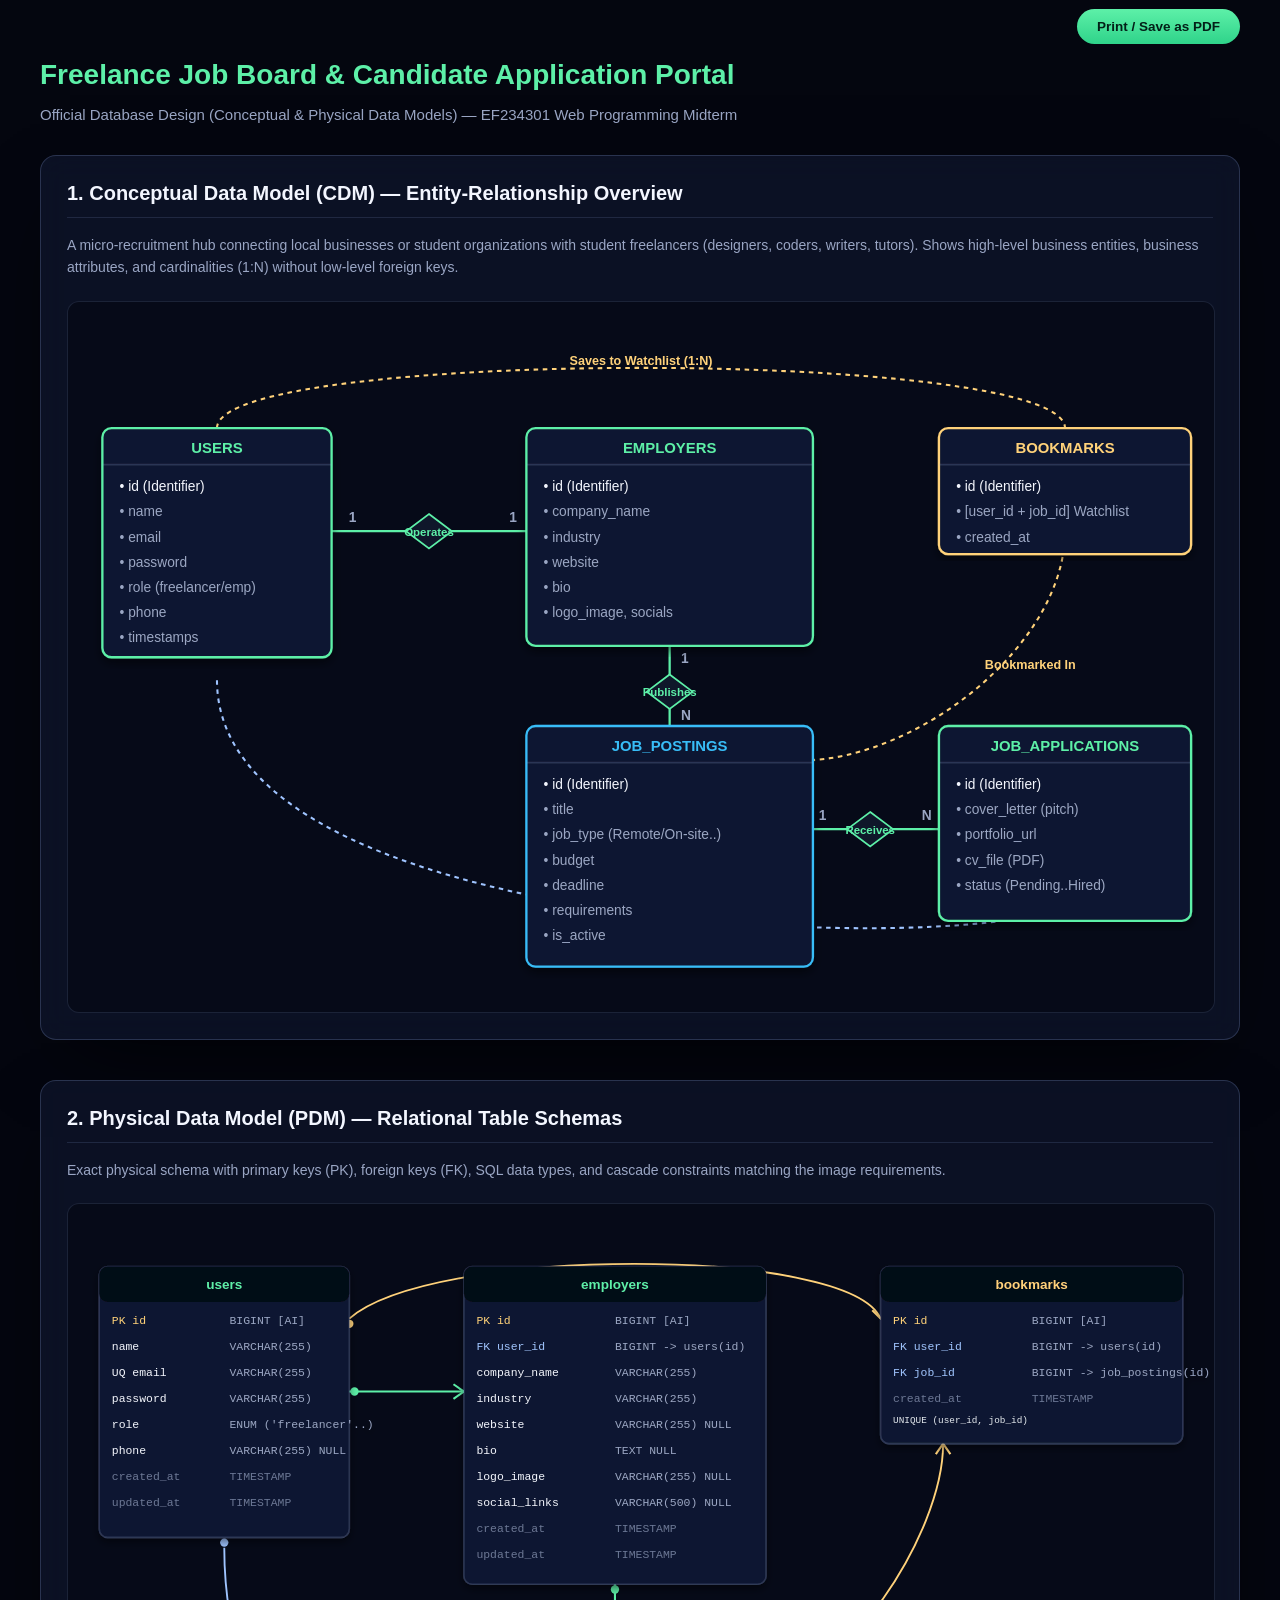
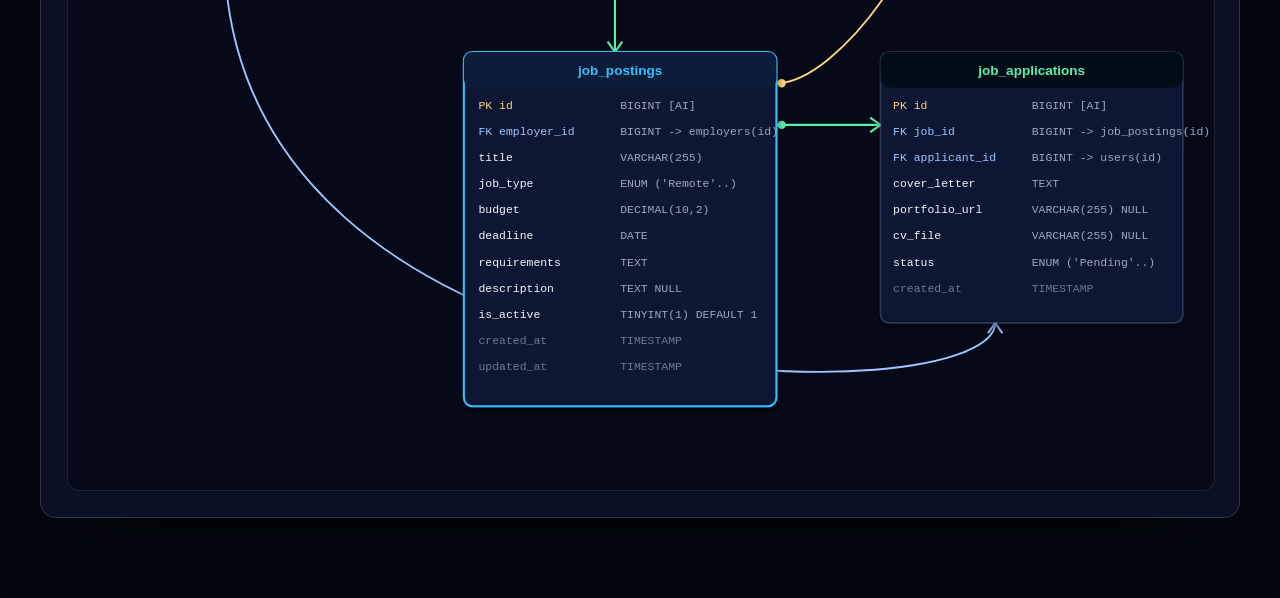
==== Midterm/public/database-diagrams.html @ d4b01c2f "feat(midterm): complete Freelance Job Board & Candidate Application Portal with models, 8 features, " ====
<!DOCTYPE html>
<html lang="en">
<head>
  <meta charset="UTF-8">
  <title>Database Architecture & Diagrams — Freelance Job Board & Candidate Portal</title>
  <style>
    body { font-family: -apple-system, BlinkMacSystemFont, "Segoe UI", Roboto, Helvetica, Arial, sans-serif; background: #04060f; color: #f3f6ff; margin: 0; padding: 40px; }
    .container { max-width: 1200px; margin: 0 auto; }
    h1 { font-size: 28px; margin-bottom: 8px; color: #5df0a8; }
    p.subtitle { color: #9aa6c4; font-size: 15px; margin-bottom: 32px; }
    .card { background: rgba(16,24,48,.65); border: 1px solid rgba(150,175,230,.22); border-radius: 16px; padding: 26px; margin-bottom: 40px; box-shadow: 0 30px 80px -30px rgba(0,0,0,.75); backdrop-filter: blur(14px); }
    h2 { font-size: 20px; color: #f3f6ff; margin-top: 0; margin-bottom: 16px; border-bottom: 1px solid rgba(150,175,230,.15); padding-bottom: 12px; }
    .desc { font-size: 14px; color: #9aa6c4; margin-bottom: 22px; line-height: 1.6; }
    svg { width: 100%; height: auto; display: block; border-radius: 12px; background: #060a18; border: 1px solid rgba(150,175,230,.15); }
    .btn-print { background: linear-gradient(180deg,#5df0a8,#2fd38a); color: #032018; font-weight: 700; border: none; padding: 10px 20px; border-radius: 999px; cursor: pointer; float: right; margin-top: -50px; font-size: 13.5px; }
    .btn-print:hover { opacity: .9; }
  </style>
</head>
<body>
  <div class="container">
    <button class="btn-print" onclick="window.print()">Print / Save as PDF</button>
    <h1>Freelance Job Board &amp; Candidate Application Portal</h1>
    <p class="subtitle">Official Database Design (Conceptual &amp; Physical Data Models) — EF234301 Web Programming Midterm</p>

    <!-- 1. CDM DIAGRAM -->
    <div class="card">
      <h2>1. Conceptual Data Model (CDM) — Entity-Relationship Overview</h2>
      <div class="desc">
        A micro-recruitment hub connecting local businesses or student organizations with student freelancers (designers, coders, writers, tutors).
        Shows high-level business entities, business attributes, and cardinalities (1:N) without low-level foreign keys.
      </div>

      <svg viewBox="0 0 1000 620" xmlns="http://www.w3.org/2000/svg">
        <defs>
          <filter id="shadow" x="-5%" y="-5%" width="110%" height="110%">
            <feDropShadow dx="0" dy="4" stdDeviation="4" flood-color="#000000" flood-opacity="0.5"/>
          </filter>
        </defs>

        <!-- USERS to EMPLOYERS -->
        <path d="M 230 200 L 400 200" stroke="#5df0a8" stroke-width="2" fill="none" />
        <polygon points="315,185 335,200 315,215 295,200" fill="#0f172a" stroke="#5df0a8" stroke-width="1.5" />
        <text x="315" y="204" fill="#5df0a8" font-size="10" font-weight="bold" text-anchor="middle">Operates</text>
        <text x="245" y="192" fill="#9aa6c4" font-size="12" font-weight="bold">1</text>
        <text x="385" y="192" fill="#9aa6c4" font-size="12" font-weight="bold">1</text>

        <!-- EMPLOYERS to JOB_POSTINGS -->
        <path d="M 525 300 L 525 370" stroke="#5df0a8" stroke-width="2" fill="none" />
        <polygon points="525,325 545,340 525,355 505,340" fill="#0f172a" stroke="#5df0a8" stroke-width="1.5" />
        <text x="525" y="344" fill="#5df0a8" font-size="10" font-weight="bold" text-anchor="middle">Publishes</text>
        <text x="535" y="315" fill="#9aa6c4" font-size="12" font-weight="bold">1</text>
        <text x="535" y="365" fill="#9aa6c4" font-size="12" font-weight="bold">N</text>

        <!-- JOB_POSTINGS to JOB_APPLICATIONS -->
        <path d="M 640 460 L 760 460" stroke="#5df0a8" stroke-width="2" fill="none" />
        <polygon points="700,445 720,460 700,475 680,460" fill="#0f172a" stroke="#5df0a8" stroke-width="1.5" />
        <text x="700" y="464" fill="#5df0a8" font-size="10" font-weight="bold" text-anchor="middle">Receives</text>
        <text x="655" y="452" fill="#9aa6c4" font-size="12" font-weight="bold">1</text>
        <text x="745" y="452" fill="#9aa6c4" font-size="12" font-weight="bold">N</text>

        <!-- USERS to JOB_APPLICATIONS -->
        <path d="M 130 330 C 130 570, 870 570, 870 520" stroke="#9fc4ff" stroke-width="1.8" stroke-dasharray="4" fill="none" />
        <text x="500" y="560" fill="#9fc4ff" font-size="11" font-weight="bold" text-anchor="middle">Submits Pitch &amp; CV (1:N)</text>

        <!-- USERS to BOOKMARKS -->
        <path d="M 130 110 C 130 40, 870 40, 870 110" stroke="#ffd27a" stroke-width="1.8" stroke-dasharray="4" fill="none" />
        <text x="500" y="55" fill="#ffd27a" font-size="11" font-weight="bold" text-anchor="middle">Saves to Watchlist (1:N)</text>

        <!-- JOB_POSTINGS to BOOKMARKS -->
        <path d="M 640 400 C 740 400, 870 300, 870 200" stroke="#ffd27a" stroke-width="1.8" stroke-dasharray="4" fill="none" />
        <text x="800" y="320" fill="#ffd27a" font-size="11" font-weight="bold">Bookmarked In</text>

        <!-- Entity: USERS -->
        <g transform="translate(30, 110)" filter="url(#shadow)">
          <rect width="200" height="200" rx="8" fill="#101830" stroke="#5df0a8" stroke-width="2"/>
          <path d="M 0 32 L 200 32" stroke="rgba(150,175,230,.2)" stroke-width="1.5"/>
          <text x="100" y="22" fill="#5df0a8" font-weight="bold" font-size="13" text-anchor="middle">USERS</text>
          <text x="15" y="55" fill="#f3f6ff" font-size="12">• id (Identifier)</text>
          <text x="15" y="77" fill="#9aa6c4" font-size="12">• name</text>
          <text x="15" y="99" fill="#9aa6c4" font-size="12">• email</text>
          <text x="15" y="121" fill="#9aa6c4" font-size="12">• password</text>
          <text x="15" y="143" fill="#9aa6c4" font-size="12">• role (freelancer/emp)</text>
          <text x="15" y="165" fill="#9aa6c4" font-size="12">• phone</text>
          <text x="15" y="187" fill="#9aa6c4" font-size="12">• timestamps</text>
        </g>

        <!-- Entity: EMPLOYERS -->
        <g transform="translate(400, 110)" filter="url(#shadow)">
          <rect width="250" height="190" rx="8" fill="#101830" stroke="#5df0a8" stroke-width="2"/>
          <path d="M 0 32 L 250 32" stroke="rgba(150,175,230,.2)" stroke-width="1.5"/>
          <text x="125" y="22" fill="#5df0a8" font-weight="bold" font-size="13" text-anchor="middle">EMPLOYERS</text>
          <text x="15" y="55" fill="#f3f6ff" font-size="12">• id (Identifier)</text>
          <text x="15" y="77" fill="#9aa6c4" font-size="12">• company_name</text>
          <text x="15" y="99" fill="#9aa6c4" font-size="12">• industry</text>
          <text x="15" y="121" fill="#9aa6c4" font-size="12">• website</text>
          <text x="15" y="143" fill="#9aa6c4" font-size="12">• bio</text>
          <text x="15" y="165" fill="#9aa6c4" font-size="12">• logo_image, socials</text>
        </g>

        <!-- Entity: JOB_POSTINGS -->
        <g transform="translate(400, 370)" filter="url(#shadow)">
          <rect width="250" height="210" rx="8" fill="#101830" stroke="#38bdf8" stroke-width="2"/>
          <path d="M 0 32 L 250 32" stroke="rgba(150,175,230,.2)" stroke-width="1.5"/>
          <text x="125" y="22" fill="#38bdf8" font-weight="bold" font-size="13" text-anchor="middle">JOB_POSTINGS</text>
          <text x="15" y="55" fill="#f3f6ff" font-size="12">• id (Identifier)</text>
          <text x="15" y="77" fill="#9aa6c4" font-size="12">• title</text>
          <text x="15" y="99" fill="#9aa6c4" font-size="12">• job_type (Remote/On-site..)</text>
          <text x="15" y="121" fill="#9aa6c4" font-size="12">• budget</text>
          <text x="15" y="143" fill="#9aa6c4" font-size="12">• deadline</text>
          <text x="15" y="165" fill="#9aa6c4" font-size="12">• requirements</text>
          <text x="15" y="187" fill="#9aa6c4" font-size="12">• is_active</text>
        </g>

        <!-- Entity: BOOKMARKS -->
        <g transform="translate(760, 110)" filter="url(#shadow)">
          <rect width="220" height="110" rx="8" fill="#101830" stroke="#ffd27a" stroke-width="2"/>
          <path d="M 0 32 L 220 32" stroke="rgba(150,175,230,.2)" stroke-width="1.5"/>
          <text x="110" y="22" fill="#ffd27a" font-weight="bold" font-size="13" text-anchor="middle">BOOKMARKS</text>
          <text x="15" y="55" fill="#f3f6ff" font-size="12">• id (Identifier)</text>
          <text x="15" y="77" fill="#9aa6c4" font-size="12">• [user_id + job_id] Watchlist</text>
          <text x="15" y="99" fill="#9aa6c4" font-size="12">• created_at</text>
        </g>

        <!-- Entity: JOB_APPLICATIONS -->
        <g transform="translate(760, 370)" filter="url(#shadow)">
          <rect width="220" height="170" rx="8" fill="#101830" stroke="#5df0a8" stroke-width="2"/>
          <path d="M 0 32 L 220 32" stroke="rgba(150,175,230,.2)" stroke-width="1.5"/>
          <text x="110" y="22" fill="#5df0a8" font-weight="bold" font-size="13" text-anchor="middle">JOB_APPLICATIONS</text>
          <text x="15" y="55" fill="#f3f6ff" font-size="12">• id (Identifier)</text>
          <text x="15" y="77" fill="#9aa6c4" font-size="12">• cover_letter (pitch)</text>
          <text x="15" y="99" fill="#9aa6c4" font-size="12">• portfolio_url</text>
          <text x="15" y="121" fill="#9aa6c4" font-size="12">• cv_file (PDF)</text>
          <text x="15" y="143" fill="#9aa6c4" font-size="12">• status (Pending..Hired)</text>
        </g>
      </svg>
    </div>

    <!-- 2. PDM DIAGRAM -->
    <div class="card">
      <h2>2. Physical Data Model (PDM) — Relational Table Schemas</h2>
      <div class="desc">
        Exact physical schema with primary keys (PK), foreign keys (FK), SQL data types, and cascade constraints matching the image requirements.
      </div>

      <svg viewBox="0 0 1100 850" xmlns="http://www.w3.org/2000/svg">
        <!-- Relationship Lines -->
        <!-- users.id -> employers.user_id -->
        <path d="M 270 180 L 380 180" stroke="#5df0a8" stroke-width="2" fill="none" />
        <circle cx="275" cy="180" r="4" fill="#5df0a8" />
        <path d="M 370 173 L 380 180 L 370 187" stroke="#5df0a8" stroke-width="2" fill="none"/>

        <!-- employers.id -> job_postings.employer_id -->
        <path d="M 525 365 L 525 430" stroke="#5df0a8" stroke-width="2" fill="none" />
        <circle cx="525" cy="370" r="4" fill="#5df0a8" />
        <path d="M 518 420 L 525 430 L 532 420" stroke="#5df0a8" stroke-width="2" fill="none"/>

        <!-- job_postings.id -> job_applications.job_id -->
        <path d="M 680 500 L 780 500" stroke="#5df0a8" stroke-width="2" fill="none" />
        <circle cx="685" cy="500" r="4" fill="#5df0a8" />
        <path d="M 770 493 L 780 500 L 770 507" stroke="#5df0a8" stroke-width="2" fill="none"/>

        <!-- users.id -> job_applications.applicant_id -->
        <path d="M 150 330 C 150 780, 890 780, 890 690" stroke="#9fc4ff" stroke-width="1.8" fill="none" />
        <circle cx="150" cy="325" r="4" fill="#9fc4ff" />
        <path d="M 883 700 L 890 690 L 897 700" stroke="#9fc4ff" stroke-width="2" fill="none"/>

        <!-- users.id -> bookmarks.user_id -->
        <path d="M 270 110 C 350 40, 750 40, 780 110" stroke="#ffd27a" stroke-width="1.8" fill="none" />
        <circle cx="270" cy="115" r="4" fill="#ffd27a" />
        <path d="M 772 102 L 780 110 L 788 102" stroke="#ffd27a" stroke-width="2" fill="none"/>

        <!-- job_postings.id -> bookmarks.job_id -->
        <path d="M 680 460 C 740 460, 840 320, 840 230" stroke="#ffd27a" stroke-width="1.8" fill="none" />
        <circle cx="685" cy="460" r="4" fill="#ffd27a" />
        <path d="M 833 240 L 840 230 L 847 240" stroke="#ffd27a" stroke-width="2" fill="none"/>

        <!-- Table 1: users -->
        <g transform="translate(30, 60)" filter="url(#shadow)">
          <rect width="240" height="260" rx="8" fill="#101830" stroke="rgba(150,175,230,.22)" stroke-width="1.5"/>
          <rect width="240" height="34" rx="8" fill="#060a18"/>
          <text x="120" y="22" fill="#5df0a8" font-weight="bold" font-size="13" text-anchor="middle">users</text>
          <g font-size="11" font-family="monospace">
            <text x="12" y="55" fill="#ffd27a">PK  id</text><text x="125" y="55" fill="#9aa6c4">BIGINT [AI]</text>
            <text x="12" y="80" fill="#f3f6ff">    name</text><text x="125" y="80" fill="#9aa6c4">VARCHAR(255)</text>
            <text x="12" y="105" fill="#f3f6ff">UQ  email</text><text x="125" y="105" fill="#9aa6c4">VARCHAR(255)</text>
            <text x="12" y="130" fill="#f3f6ff">    password</text><text x="125" y="130" fill="#9aa6c4">VARCHAR(255)</text>
            <text x="12" y="155" fill="#f3f6ff">    role</text><text x="125" y="155" fill="#9aa6c4">ENUM ('freelancer'..)</text>
            <text x="12" y="180" fill="#f3f6ff">    phone</text><text x="125" y="180" fill="#9aa6c4">VARCHAR(255) NULL</text>
            <text x="12" y="205" fill="#6b7796">    created_at</text><text x="125" y="205" fill="#6b7796">TIMESTAMP</text>
            <text x="12" y="230" fill="#6b7796">    updated_at</text><text x="125" y="230" fill="#6b7796">TIMESTAMP</text>
          </g>
        </g>

        <!-- Table 2: employers -->
        <g transform="translate(380, 60)" filter="url(#shadow)">
          <rect width="290" height="305" rx="8" fill="#101830" stroke="rgba(150,175,230,.22)" stroke-width="1.5"/>
          <rect width="290" height="34" rx="8" fill="#060a18"/>
          <text x="145" y="22" fill="#5df0a8" font-weight="bold" font-size="13" text-anchor="middle">employers</text>
          <g font-size="11" font-family="monospace">
            <text x="12" y="55" fill="#ffd27a">PK  id</text><text x="145" y="55" fill="#9aa6c4">BIGINT [AI]</text>
            <text x="12" y="80" fill="#9fc4ff">FK  user_id</text><text x="145" y="80" fill="#9aa6c4">BIGINT -> users(id)</text>
            <text x="12" y="105" fill="#f3f6ff">    company_name</text><text x="145" y="105" fill="#9aa6c4">VARCHAR(255)</text>
            <text x="12" y="130" fill="#f3f6ff">    industry</text><text x="145" y="130" fill="#9aa6c4">VARCHAR(255)</text>
            <text x="12" y="155" fill="#f3f6ff">    website</text><text x="145" y="155" fill="#9aa6c4">VARCHAR(255) NULL</text>
            <text x="12" y="180" fill="#f3f6ff">    bio</text><text x="145" y="180" fill="#9aa6c4">TEXT NULL</text>
            <text x="12" y="205" fill="#f3f6ff">    logo_image</text><text x="145" y="205" fill="#9aa6c4">VARCHAR(255) NULL</text>
            <text x="12" y="230" fill="#f3f6ff">    social_links</text><text x="145" y="230" fill="#9aa6c4">VARCHAR(500) NULL</text>
            <text x="12" y="255" fill="#6b7796">    created_at</text><text x="145" y="255" fill="#6b7796">TIMESTAMP</text>
            <text x="12" y="280" fill="#6b7796">    updated_at</text><text x="145" y="280" fill="#6b7796">TIMESTAMP</text>
          </g>
        </g>

        <!-- Table 3: job_postings -->
        <g transform="translate(380, 430)" filter="url(#shadow)">
          <rect width="300" height="340" rx="8" fill="#101830" stroke="#38bdf8" stroke-width="2"/>
          <rect width="300" height="34" rx="8" fill="#0c1f38"/>
          <text x="150" y="22" fill="#38bdf8" font-weight="bold" font-size="13" text-anchor="middle">job_postings</text>
          <g font-size="11" font-family="monospace">
            <text x="14" y="55" fill="#ffd27a">PK  id</text><text x="150" y="55" fill="#9aa6c4">BIGINT [AI]</text>
            <text x="14" y="80" fill="#9fc4ff">FK  employer_id</text><text x="150" y="80" fill="#9aa6c4">BIGINT -> employers(id)</text>
            <text x="14" y="105" fill="#f3f6ff">    title</text><text x="150" y="105" fill="#9aa6c4">VARCHAR(255)</text>
            <text x="14" y="130" fill="#f3f6ff">    job_type</text><text x="150" y="130" fill="#9aa6c4">ENUM ('Remote'..)</text>
            <text x="14" y="155" fill="#f3f6ff">    budget</text><text x="150" y="155" fill="#9aa6c4">DECIMAL(10,2)</text>
            <text x="14" y="180" fill="#f3f6ff">    deadline</text><text x="150" y="180" fill="#9aa6c4">DATE</text>
            <text x="14" y="205" fill="#f3f6ff">    requirements</text><text x="150" y="205" fill="#9aa6c4">TEXT</text>
            <text x="14" y="230" fill="#f3f6ff">    description</text><text x="150" y="230" fill="#9aa6c4">TEXT NULL</text>
            <text x="14" y="255" fill="#f3f6ff">    is_active</text><text x="150" y="255" fill="#9aa6c4">TINYINT(1) DEFAULT 1</text>
            <text x="14" y="280" fill="#6b7796">    created_at</text><text x="150" y="280" fill="#6b7796">TIMESTAMP</text>
            <text x="14" y="305" fill="#6b7796">    updated_at</text><text x="150" y="305" fill="#6b7796">TIMESTAMP</text>
          </g>
        </g>

        <!-- Table 4: bookmarks -->
        <g transform="translate(780, 60)" filter="url(#shadow)">
          <rect width="290" height="170" rx="8" fill="#101830" stroke="rgba(150,175,230,.22)" stroke-width="1.5"/>
          <rect width="290" height="34" rx="8" fill="#060a18"/>
          <text x="145" y="22" fill="#ffd27a" font-weight="bold" font-size="13" text-anchor="middle">bookmarks</text>
          <g font-size="11" font-family="monospace">
            <text x="12" y="55" fill="#ffd27a">PK  id</text><text x="145" y="55" fill="#9aa6c4">BIGINT [AI]</text>
            <text x="12" y="80" fill="#9fc4ff">FK  user_id</text><text x="145" y="80" fill="#9aa6c4">BIGINT -> users(id)</text>
            <text x="12" y="105" fill="#9fc4ff">FK  job_id</text><text x="145" y="105" fill="#9aa6c4">BIGINT -> job_postings(id)</text>
            <text x="12" y="130" fill="#6b7796">    created_at</text><text x="145" y="130" fill="#6b7796">TIMESTAMP</text>
            <text x="12" y="150" fill="#e2e8f0" font-size="9">UNIQUE (user_id, job_id)</text>
          </g>
        </g>

        <!-- Table 5: job_applications -->
        <g transform="translate(780, 430)" filter="url(#shadow)">
          <rect width="290" height="260" rx="8" fill="#101830" stroke="rgba(150,175,230,.22)" stroke-width="1.5"/>
          <rect width="290" height="34" rx="8" fill="#060a18"/>
          <text x="145" y="22" fill="#5df0a8" font-weight="bold" font-size="13" text-anchor="middle">job_applications</text>
          <g font-size="11" font-family="monospace">
            <text x="12" y="55" fill="#ffd27a">PK  id</text><text x="145" y="55" fill="#9aa6c4">BIGINT [AI]</text>
            <text x="12" y="80" fill="#9fc4ff">FK  job_id</text><text x="145" y="80" fill="#9aa6c4">BIGINT -> job_postings(id)</text>
            <text x="12" y="105" fill="#9fc4ff">FK  applicant_id</text><text x="145" y="105" fill="#9aa6c4">BIGINT -> users(id)</text>
            <text x="12" y="130" fill="#f3f6ff">    cover_letter</text><text x="145" y="130" fill="#9aa6c4">TEXT</text>
            <text x="12" y="155" fill="#f3f6ff">    portfolio_url</text><text x="145" y="155" fill="#9aa6c4">VARCHAR(255) NULL</text>
            <text x="12" y="180" fill="#f3f6ff">    cv_file</text><text x="145" y="180" fill="#9aa6c4">VARCHAR(255) NULL</text>
            <text x="12" y="205" fill="#f3f6ff">    status</text><text x="145" y="205" fill="#9aa6c4">ENUM ('Pending'..)</text>
            <text x="12" y="230" fill="#6b7796">    created_at</text><text x="145" y="230" fill="#6b7796">TIMESTAMP</text>
          </g>
        </g>
      </svg>
    </div>
  </div>
</body>
</html>
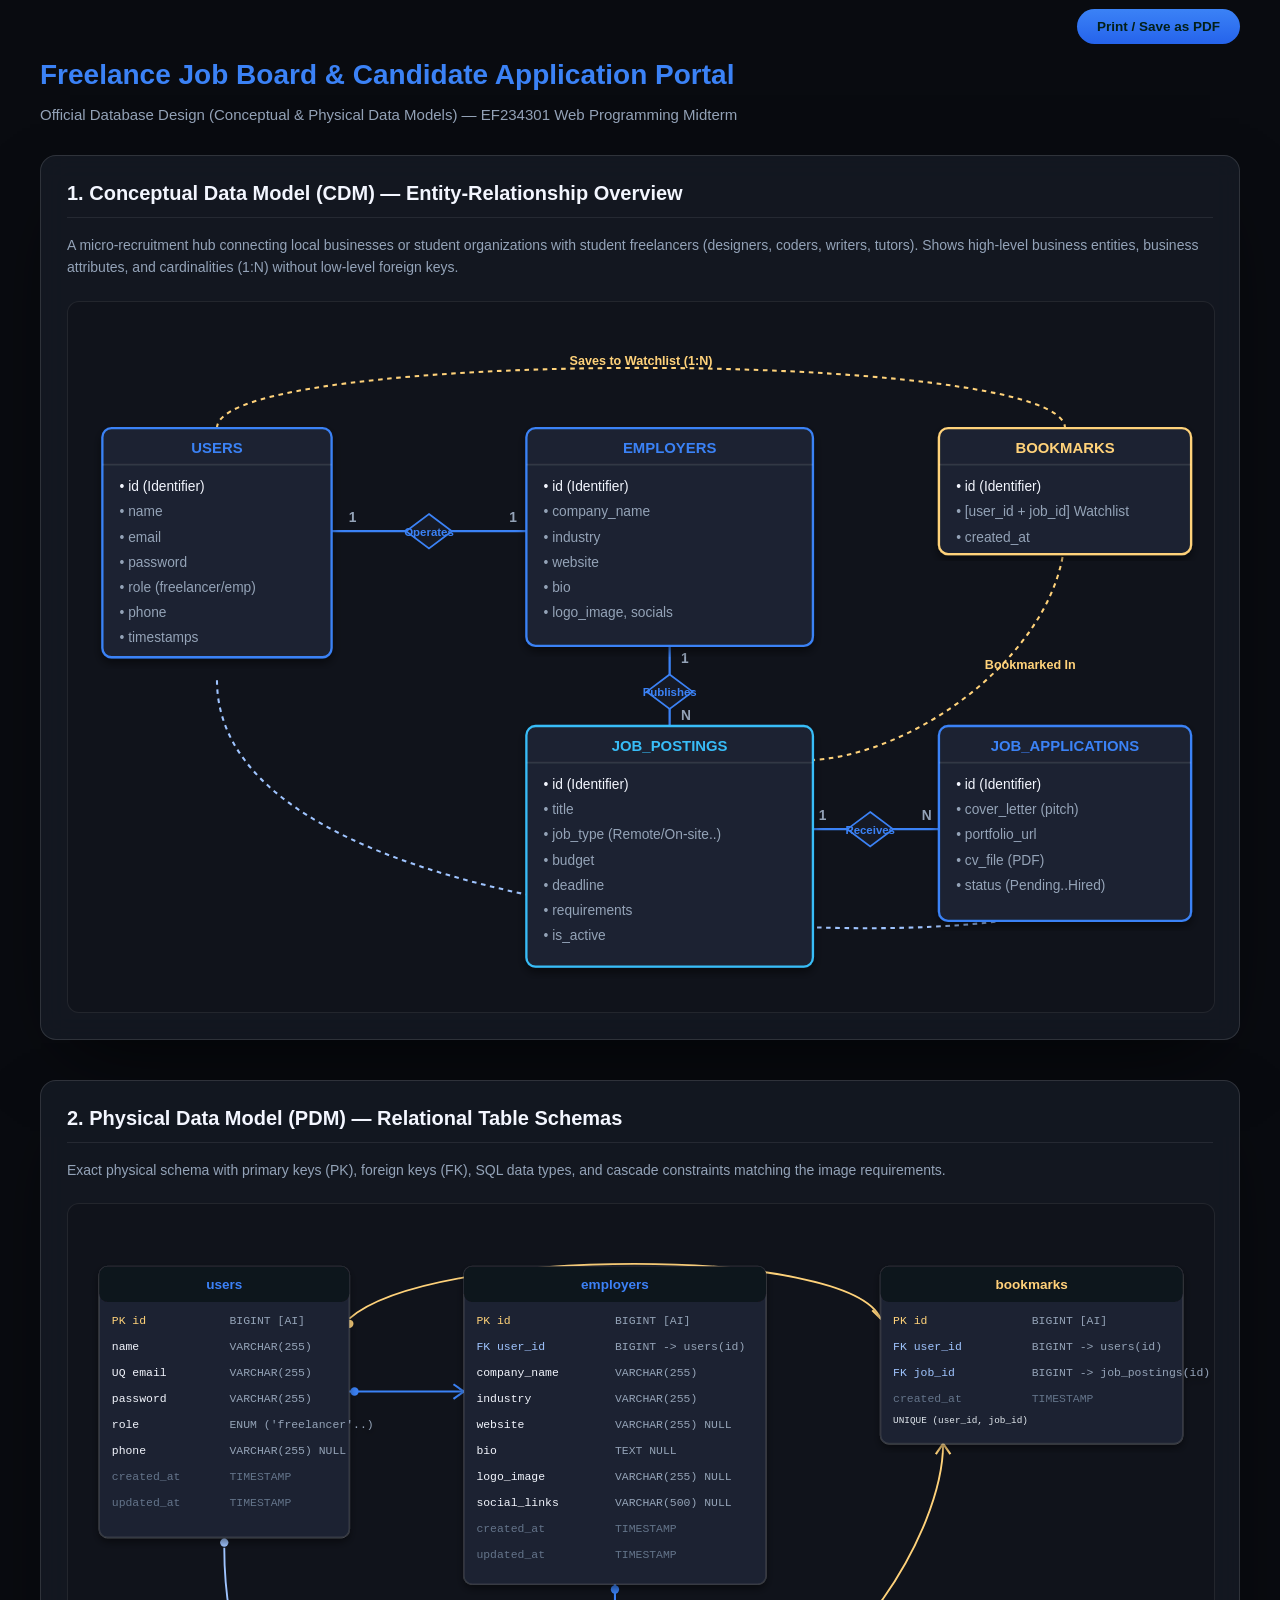
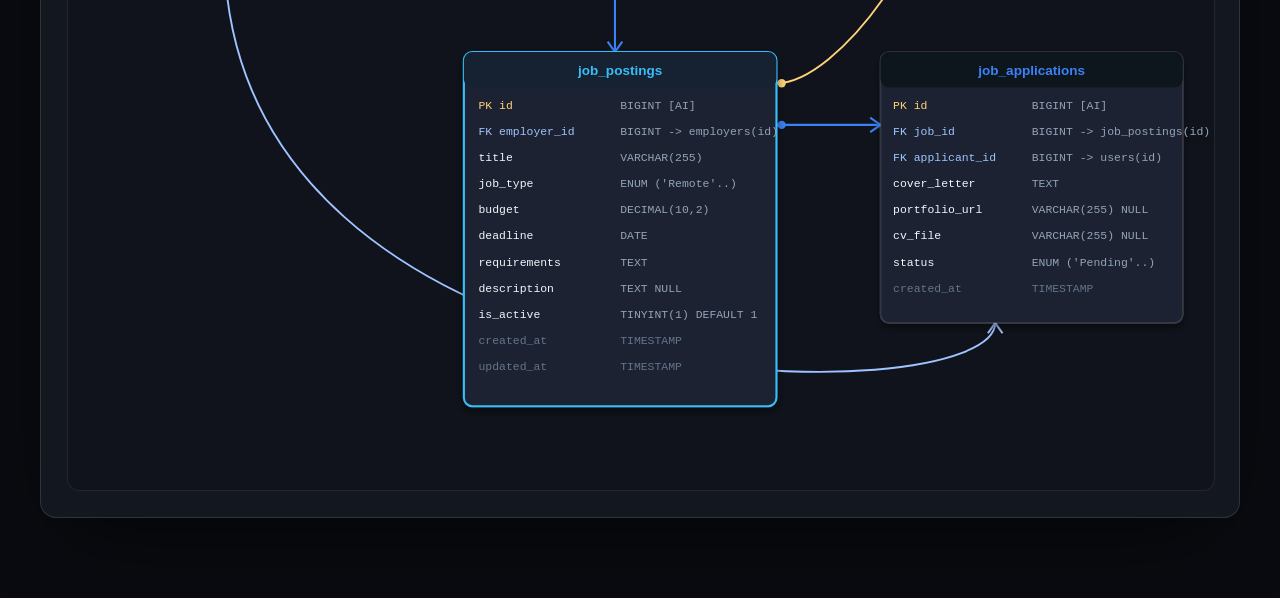
==== commit 750d049b: "style: redesign palette to professional slate and royal cobalt per design-taste-frontend, add JPG di" ====
--- a/Midterm/public/database-diagrams.html
+++ b/Midterm/public/database-diagrams.html
@@ -4,15 +4,15 @@
   <meta charset="UTF-8">
   <title>Database Architecture & Diagrams — Freelance Job Board & Candidate Portal</title>
   <style>
-    body { font-family: -apple-system, BlinkMacSystemFont, "Segoe UI", Roboto, Helvetica, Arial, sans-serif; background: #04060f; color: #f3f6ff; margin: 0; padding: 40px; }
+    body { font-family: -apple-system, BlinkMacSystemFont, "Segoe UI", Roboto, Helvetica, Arial, sans-serif; background: #090b10; color: #f3f6ff; margin: 0; padding: 40px; }
     .container { max-width: 1200px; margin: 0 auto; }
-    h1 { font-size: 28px; margin-bottom: 8px; color: #5df0a8; }
-    p.subtitle { color: #9aa6c4; font-size: 15px; margin-bottom: 32px; }
-    .card { background: rgba(16,24,48,.65); border: 1px solid rgba(150,175,230,.22); border-radius: 16px; padding: 26px; margin-bottom: 40px; box-shadow: 0 30px 80px -30px rgba(0,0,0,.75); backdrop-filter: blur(14px); }
-    h2 { font-size: 20px; color: #f3f6ff; margin-top: 0; margin-bottom: 16px; border-bottom: 1px solid rgba(150,175,230,.15); padding-bottom: 12px; }
-    .desc { font-size: 14px; color: #9aa6c4; margin-bottom: 22px; line-height: 1.6; }
-    svg { width: 100%; height: auto; display: block; border-radius: 12px; background: #060a18; border: 1px solid rgba(150,175,230,.15); }
-    .btn-print { background: linear-gradient(180deg,#5df0a8,#2fd38a); color: #032018; font-weight: 700; border: none; padding: 10px 20px; border-radius: 999px; cursor: pointer; float: right; margin-top: -50px; font-size: 13.5px; }
+    h1 { font-size: 28px; margin-bottom: 8px; color: #3b82f6; }
+    p.subtitle { color: #94a3b8; font-size: 15px; margin-bottom: 32px; }
+    .card { background: rgba(22, 27, 38, 0.78); border: 1px solid rgba(255, 255, 255, 0.12); border-radius: 16px; padding: 26px; margin-bottom: 40px; box-shadow: 0 30px 80px -30px rgba(0,0,0,.75); backdrop-filter: blur(14px); }
+    h2 { font-size: 20px; color: #f3f6ff; margin-top: 0; margin-bottom: 16px; border-bottom: 1px solid rgba(255, 255, 255, 0.08); padding-bottom: 12px; }
+    .desc { font-size: 14px; color: #94a3b8; margin-bottom: 22px; line-height: 1.6; }
+    svg { width: 100%; height: auto; display: block; border-radius: 12px; background: #10131b; border: 1px solid rgba(255, 255, 255, 0.08); }
+    .btn-print { background: linear-gradient(180deg,#3b82f6,#2563eb); color: #032018; font-weight: 700; border: none; padding: 10px 20px; border-radius: 999px; cursor: pointer; float: right; margin-top: -50px; font-size: 13.5px; }
     .btn-print:hover { opacity: .9; }
   </style>
 </head>
@@ -38,25 +38,25 @@
         </defs>
 
         <!-- USERS to EMPLOYERS -->
-        <path d="M 230 200 L 400 200" stroke="#5df0a8" stroke-width="2" fill="none" />
-        <polygon points="315,185 335,200 315,215 295,200" fill="#0f172a" stroke="#5df0a8" stroke-width="1.5" />
-        <text x="315" y="204" fill="#5df0a8" font-size="10" font-weight="bold" text-anchor="middle">Operates</text>
-        <text x="245" y="192" fill="#9aa6c4" font-size="12" font-weight="bold">1</text>
-        <text x="385" y="192" fill="#9aa6c4" font-size="12" font-weight="bold">1</text>
+        <path d="M 230 200 L 400 200" stroke="#3b82f6" stroke-width="2" fill="none" />
+        <polygon points="315,185 335,200 315,215 295,200" fill="#161a25" stroke="#3b82f6" stroke-width="1.5" />
+        <text x="315" y="204" fill="#3b82f6" font-size="10" font-weight="bold" text-anchor="middle">Operates</text>
+        <text x="245" y="192" fill="#94a3b8" font-size="12" font-weight="bold">1</text>
+        <text x="385" y="192" fill="#94a3b8" font-size="12" font-weight="bold">1</text>
 
         <!-- EMPLOYERS to JOB_POSTINGS -->
-        <path d="M 525 300 L 525 370" stroke="#5df0a8" stroke-width="2" fill="none" />
-        <polygon points="525,325 545,340 525,355 505,340" fill="#0f172a" stroke="#5df0a8" stroke-width="1.5" />
-        <text x="525" y="344" fill="#5df0a8" font-size="10" font-weight="bold" text-anchor="middle">Publishes</text>
-        <text x="535" y="315" fill="#9aa6c4" font-size="12" font-weight="bold">1</text>
-        <text x="535" y="365" fill="#9aa6c4" font-size="12" font-weight="bold">N</text>
+        <path d="M 525 300 L 525 370" stroke="#3b82f6" stroke-width="2" fill="none" />
+        <polygon points="525,325 545,340 525,355 505,340" fill="#161a25" stroke="#3b82f6" stroke-width="1.5" />
+        <text x="525" y="344" fill="#3b82f6" font-size="10" font-weight="bold" text-anchor="middle">Publishes</text>
+        <text x="535" y="315" fill="#94a3b8" font-size="12" font-weight="bold">1</text>
+        <text x="535" y="365" fill="#94a3b8" font-size="12" font-weight="bold">N</text>
 
         <!-- JOB_POSTINGS to JOB_APPLICATIONS -->
-        <path d="M 640 460 L 760 460" stroke="#5df0a8" stroke-width="2" fill="none" />
-        <polygon points="700,445 720,460 700,475 680,460" fill="#0f172a" stroke="#5df0a8" stroke-width="1.5" />
-        <text x="700" y="464" fill="#5df0a8" font-size="10" font-weight="bold" text-anchor="middle">Receives</text>
-        <text x="655" y="452" fill="#9aa6c4" font-size="12" font-weight="bold">1</text>
-        <text x="745" y="452" fill="#9aa6c4" font-size="12" font-weight="bold">N</text>
+        <path d="M 640 460 L 760 460" stroke="#3b82f6" stroke-width="2" fill="none" />
+        <polygon points="700,445 720,460 700,475 680,460" fill="#161a25" stroke="#3b82f6" stroke-width="1.5" />
+        <text x="700" y="464" fill="#3b82f6" font-size="10" font-weight="bold" text-anchor="middle">Receives</text>
+        <text x="655" y="452" fill="#94a3b8" font-size="12" font-weight="bold">1</text>
+        <text x="745" y="452" fill="#94a3b8" font-size="12" font-weight="bold">N</text>
 
         <!-- USERS to JOB_APPLICATIONS -->
         <path d="M 130 330 C 130 570, 870 570, 870 520" stroke="#9fc4ff" stroke-width="1.8" stroke-dasharray="4" fill="none" />
@@ -72,65 +72,65 @@
 
         <!-- Entity: USERS -->
         <g transform="translate(30, 110)" filter="url(#shadow)">
-          <rect width="200" height="200" rx="8" fill="#101830" stroke="#5df0a8" stroke-width="2"/>
-          <path d="M 0 32 L 200 32" stroke="rgba(150,175,230,.2)" stroke-width="1.5"/>
-          <text x="100" y="22" fill="#5df0a8" font-weight="bold" font-size="13" text-anchor="middle">USERS</text>
-          <text x="15" y="55" fill="#f3f6ff" font-size="12">• id (Identifier)</text>
-          <text x="15" y="77" fill="#9aa6c4" font-size="12">• name</text>
-          <text x="15" y="99" fill="#9aa6c4" font-size="12">• email</text>
-          <text x="15" y="121" fill="#9aa6c4" font-size="12">• password</text>
-          <text x="15" y="143" fill="#9aa6c4" font-size="12">• role (freelancer/emp)</text>
-          <text x="15" y="165" fill="#9aa6c4" font-size="12">• phone</text>
-          <text x="15" y="187" fill="#9aa6c4" font-size="12">• timestamps</text>
+          <rect width="200" height="200" rx="8" fill="#1c2230" stroke="#3b82f6" stroke-width="2"/>
+          <path d="M 0 32 L 200 32" stroke="rgba(255, 255, 255, 0.10)" stroke-width="1.5"/>
+          <text x="100" y="22" fill="#3b82f6" font-weight="bold" font-size="13" text-anchor="middle">USERS</text>
+          <text x="15" y="55" fill="#f3f6ff" font-size="12">• id (Identifier)</text>
+          <text x="15" y="77" fill="#94a3b8" font-size="12">• name</text>
+          <text x="15" y="99" fill="#94a3b8" font-size="12">• email</text>
+          <text x="15" y="121" fill="#94a3b8" font-size="12">• password</text>
+          <text x="15" y="143" fill="#94a3b8" font-size="12">• role (freelancer/emp)</text>
+          <text x="15" y="165" fill="#94a3b8" font-size="12">• phone</text>
+          <text x="15" y="187" fill="#94a3b8" font-size="12">• timestamps</text>
         </g>
 
         <!-- Entity: EMPLOYERS -->
         <g transform="translate(400, 110)" filter="url(#shadow)">
-          <rect width="250" height="190" rx="8" fill="#101830" stroke="#5df0a8" stroke-width="2"/>
-          <path d="M 0 32 L 250 32" stroke="rgba(150,175,230,.2)" stroke-width="1.5"/>
-          <text x="125" y="22" fill="#5df0a8" font-weight="bold" font-size="13" text-anchor="middle">EMPLOYERS</text>
-          <text x="15" y="55" fill="#f3f6ff" font-size="12">• id (Identifier)</text>
-          <text x="15" y="77" fill="#9aa6c4" font-size="12">• company_name</text>
-          <text x="15" y="99" fill="#9aa6c4" font-size="12">• industry</text>
-          <text x="15" y="121" fill="#9aa6c4" font-size="12">• website</text>
-          <text x="15" y="143" fill="#9aa6c4" font-size="12">• bio</text>
-          <text x="15" y="165" fill="#9aa6c4" font-size="12">• logo_image, socials</text>
+          <rect width="250" height="190" rx="8" fill="#1c2230" stroke="#3b82f6" stroke-width="2"/>
+          <path d="M 0 32 L 250 32" stroke="rgba(255, 255, 255, 0.10)" stroke-width="1.5"/>
+          <text x="125" y="22" fill="#3b82f6" font-weight="bold" font-size="13" text-anchor="middle">EMPLOYERS</text>
+          <text x="15" y="55" fill="#f3f6ff" font-size="12">• id (Identifier)</text>
+          <text x="15" y="77" fill="#94a3b8" font-size="12">• company_name</text>
+          <text x="15" y="99" fill="#94a3b8" font-size="12">• industry</text>
+          <text x="15" y="121" fill="#94a3b8" font-size="12">• website</text>
+          <text x="15" y="143" fill="#94a3b8" font-size="12">• bio</text>
+          <text x="15" y="165" fill="#94a3b8" font-size="12">• logo_image, socials</text>
         </g>
 
         <!-- Entity: JOB_POSTINGS -->
         <g transform="translate(400, 370)" filter="url(#shadow)">
-          <rect width="250" height="210" rx="8" fill="#101830" stroke="#38bdf8" stroke-width="2"/>
-          <path d="M 0 32 L 250 32" stroke="rgba(150,175,230,.2)" stroke-width="1.5"/>
+          <rect width="250" height="210" rx="8" fill="#1c2230" stroke="#38bdf8" stroke-width="2"/>
+          <path d="M 0 32 L 250 32" stroke="rgba(255, 255, 255, 0.10)" stroke-width="1.5"/>
           <text x="125" y="22" fill="#38bdf8" font-weight="bold" font-size="13" text-anchor="middle">JOB_POSTINGS</text>
           <text x="15" y="55" fill="#f3f6ff" font-size="12">• id (Identifier)</text>
-          <text x="15" y="77" fill="#9aa6c4" font-size="12">• title</text>
-          <text x="15" y="99" fill="#9aa6c4" font-size="12">• job_type (Remote/On-site..)</text>
-          <text x="15" y="121" fill="#9aa6c4" font-size="12">• budget</text>
-          <text x="15" y="143" fill="#9aa6c4" font-size="12">• deadline</text>
-          <text x="15" y="165" fill="#9aa6c4" font-size="12">• requirements</text>
-          <text x="15" y="187" fill="#9aa6c4" font-size="12">• is_active</text>
+          <text x="15" y="77" fill="#94a3b8" font-size="12">• title</text>
+          <text x="15" y="99" fill="#94a3b8" font-size="12">• job_type (Remote/On-site..)</text>
+          <text x="15" y="121" fill="#94a3b8" font-size="12">• budget</text>
+          <text x="15" y="143" fill="#94a3b8" font-size="12">• deadline</text>
+          <text x="15" y="165" fill="#94a3b8" font-size="12">• requirements</text>
+          <text x="15" y="187" fill="#94a3b8" font-size="12">• is_active</text>
         </g>
 
         <!-- Entity: BOOKMARKS -->
         <g transform="translate(760, 110)" filter="url(#shadow)">
-          <rect width="220" height="110" rx="8" fill="#101830" stroke="#ffd27a" stroke-width="2"/>
-          <path d="M 0 32 L 220 32" stroke="rgba(150,175,230,.2)" stroke-width="1.5"/>
+          <rect width="220" height="110" rx="8" fill="#1c2230" stroke="#ffd27a" stroke-width="2"/>
+          <path d="M 0 32 L 220 32" stroke="rgba(255, 255, 255, 0.10)" stroke-width="1.5"/>
           <text x="110" y="22" fill="#ffd27a" font-weight="bold" font-size="13" text-anchor="middle">BOOKMARKS</text>
           <text x="15" y="55" fill="#f3f6ff" font-size="12">• id (Identifier)</text>
-          <text x="15" y="77" fill="#9aa6c4" font-size="12">• [user_id + job_id] Watchlist</text>
-          <text x="15" y="99" fill="#9aa6c4" font-size="12">• created_at</text>
+          <text x="15" y="77" fill="#94a3b8" font-size="12">• [user_id + job_id] Watchlist</text>
+          <text x="15" y="99" fill="#94a3b8" font-size="12">• created_at</text>
         </g>
 
         <!-- Entity: JOB_APPLICATIONS -->
         <g transform="translate(760, 370)" filter="url(#shadow)">
-          <rect width="220" height="170" rx="8" fill="#101830" stroke="#5df0a8" stroke-width="2"/>
-          <path d="M 0 32 L 220 32" stroke="rgba(150,175,230,.2)" stroke-width="1.5"/>
-          <text x="110" y="22" fill="#5df0a8" font-weight="bold" font-size="13" text-anchor="middle">JOB_APPLICATIONS</text>
-          <text x="15" y="55" fill="#f3f6ff" font-size="12">• id (Identifier)</text>
-          <text x="15" y="77" fill="#9aa6c4" font-size="12">• cover_letter (pitch)</text>
-          <text x="15" y="99" fill="#9aa6c4" font-size="12">• portfolio_url</text>
-          <text x="15" y="121" fill="#9aa6c4" font-size="12">• cv_file (PDF)</text>
-          <text x="15" y="143" fill="#9aa6c4" font-size="12">• status (Pending..Hired)</text>
+          <rect width="220" height="170" rx="8" fill="#1c2230" stroke="#3b82f6" stroke-width="2"/>
+          <path d="M 0 32 L 220 32" stroke="rgba(255, 255, 255, 0.10)" stroke-width="1.5"/>
+          <text x="110" y="22" fill="#3b82f6" font-weight="bold" font-size="13" text-anchor="middle">JOB_APPLICATIONS</text>
+          <text x="15" y="55" fill="#f3f6ff" font-size="12">• id (Identifier)</text>
+          <text x="15" y="77" fill="#94a3b8" font-size="12">• cover_letter (pitch)</text>
+          <text x="15" y="99" fill="#94a3b8" font-size="12">• portfolio_url</text>
+          <text x="15" y="121" fill="#94a3b8" font-size="12">• cv_file (PDF)</text>
+          <text x="15" y="143" fill="#94a3b8" font-size="12">• status (Pending..Hired)</text>
         </g>
       </svg>
     </div>
@@ -145,19 +145,19 @@
       <svg viewBox="0 0 1100 850" xmlns="http://www.w3.org/2000/svg">
         <!-- Relationship Lines -->
         <!-- users.id -> employers.user_id -->
-        <path d="M 270 180 L 380 180" stroke="#5df0a8" stroke-width="2" fill="none" />
-        <circle cx="275" cy="180" r="4" fill="#5df0a8" />
-        <path d="M 370 173 L 380 180 L 370 187" stroke="#5df0a8" stroke-width="2" fill="none"/>
+        <path d="M 270 180 L 380 180" stroke="#3b82f6" stroke-width="2" fill="none" />
+        <circle cx="275" cy="180" r="4" fill="#3b82f6" />
+        <path d="M 370 173 L 380 180 L 370 187" stroke="#3b82f6" stroke-width="2" fill="none"/>
 
         <!-- employers.id -> job_postings.employer_id -->
-        <path d="M 525 365 L 525 430" stroke="#5df0a8" stroke-width="2" fill="none" />
-        <circle cx="525" cy="370" r="4" fill="#5df0a8" />
-        <path d="M 518 420 L 525 430 L 532 420" stroke="#5df0a8" stroke-width="2" fill="none"/>
+        <path d="M 525 365 L 525 430" stroke="#3b82f6" stroke-width="2" fill="none" />
+        <circle cx="525" cy="370" r="4" fill="#3b82f6" />
+        <path d="M 518 420 L 525 430 L 532 420" stroke="#3b82f6" stroke-width="2" fill="none"/>
 
         <!-- job_postings.id -> job_applications.job_id -->
-        <path d="M 680 500 L 780 500" stroke="#5df0a8" stroke-width="2" fill="none" />
-        <circle cx="685" cy="500" r="4" fill="#5df0a8" />
-        <path d="M 770 493 L 780 500 L 770 507" stroke="#5df0a8" stroke-width="2" fill="none"/>
+        <path d="M 680 500 L 780 500" stroke="#3b82f6" stroke-width="2" fill="none" />
+        <circle cx="685" cy="500" r="4" fill="#3b82f6" />
+        <path d="M 770 493 L 780 500 L 770 507" stroke="#3b82f6" stroke-width="2" fill="none"/>
 
         <!-- users.id -> job_applications.applicant_id -->
         <path d="M 150 330 C 150 780, 890 780, 890 690" stroke="#9fc4ff" stroke-width="1.8" fill="none" />
@@ -176,88 +176,88 @@
 
         <!-- Table 1: users -->
         <g transform="translate(30, 60)" filter="url(#shadow)">
-          <rect width="240" height="260" rx="8" fill="#101830" stroke="rgba(150,175,230,.22)" stroke-width="1.5"/>
-          <rect width="240" height="34" rx="8" fill="#060a18"/>
-          <text x="120" y="22" fill="#5df0a8" font-weight="bold" font-size="13" text-anchor="middle">users</text>
-          <g font-size="11" font-family="monospace">
-            <text x="12" y="55" fill="#ffd27a">PK  id</text><text x="125" y="55" fill="#9aa6c4">BIGINT [AI]</text>
-            <text x="12" y="80" fill="#f3f6ff">    name</text><text x="125" y="80" fill="#9aa6c4">VARCHAR(255)</text>
-            <text x="12" y="105" fill="#f3f6ff">UQ  email</text><text x="125" y="105" fill="#9aa6c4">VARCHAR(255)</text>
-            <text x="12" y="130" fill="#f3f6ff">    password</text><text x="125" y="130" fill="#9aa6c4">VARCHAR(255)</text>
-            <text x="12" y="155" fill="#f3f6ff">    role</text><text x="125" y="155" fill="#9aa6c4">ENUM ('freelancer'..)</text>
-            <text x="12" y="180" fill="#f3f6ff">    phone</text><text x="125" y="180" fill="#9aa6c4">VARCHAR(255) NULL</text>
-            <text x="12" y="205" fill="#6b7796">    created_at</text><text x="125" y="205" fill="#6b7796">TIMESTAMP</text>
-            <text x="12" y="230" fill="#6b7796">    updated_at</text><text x="125" y="230" fill="#6b7796">TIMESTAMP</text>
+          <rect width="240" height="260" rx="8" fill="#1c2230" stroke="rgba(255, 255, 255, 0.12)" stroke-width="1.5"/>
+          <rect width="240" height="34" rx="8" fill="#10131b"/>
+          <text x="120" y="22" fill="#3b82f6" font-weight="bold" font-size="13" text-anchor="middle">users</text>
+          <g font-size="11" font-family="monospace">
+            <text x="12" y="55" fill="#ffd27a">PK  id</text><text x="125" y="55" fill="#94a3b8">BIGINT [AI]</text>
+            <text x="12" y="80" fill="#f3f6ff">    name</text><text x="125" y="80" fill="#94a3b8">VARCHAR(255)</text>
+            <text x="12" y="105" fill="#f3f6ff">UQ  email</text><text x="125" y="105" fill="#94a3b8">VARCHAR(255)</text>
+            <text x="12" y="130" fill="#f3f6ff">    password</text><text x="125" y="130" fill="#94a3b8">VARCHAR(255)</text>
+            <text x="12" y="155" fill="#f3f6ff">    role</text><text x="125" y="155" fill="#94a3b8">ENUM ('freelancer'..)</text>
+            <text x="12" y="180" fill="#f3f6ff">    phone</text><text x="125" y="180" fill="#94a3b8">VARCHAR(255) NULL</text>
+            <text x="12" y="205" fill="#64748b">    created_at</text><text x="125" y="205" fill="#64748b">TIMESTAMP</text>
+            <text x="12" y="230" fill="#64748b">    updated_at</text><text x="125" y="230" fill="#64748b">TIMESTAMP</text>
           </g>
         </g>
 
         <!-- Table 2: employers -->
         <g transform="translate(380, 60)" filter="url(#shadow)">
-          <rect width="290" height="305" rx="8" fill="#101830" stroke="rgba(150,175,230,.22)" stroke-width="1.5"/>
-          <rect width="290" height="34" rx="8" fill="#060a18"/>
-          <text x="145" y="22" fill="#5df0a8" font-weight="bold" font-size="13" text-anchor="middle">employers</text>
-          <g font-size="11" font-family="monospace">
-            <text x="12" y="55" fill="#ffd27a">PK  id</text><text x="145" y="55" fill="#9aa6c4">BIGINT [AI]</text>
-            <text x="12" y="80" fill="#9fc4ff">FK  user_id</text><text x="145" y="80" fill="#9aa6c4">BIGINT -> users(id)</text>
-            <text x="12" y="105" fill="#f3f6ff">    company_name</text><text x="145" y="105" fill="#9aa6c4">VARCHAR(255)</text>
-            <text x="12" y="130" fill="#f3f6ff">    industry</text><text x="145" y="130" fill="#9aa6c4">VARCHAR(255)</text>
-            <text x="12" y="155" fill="#f3f6ff">    website</text><text x="145" y="155" fill="#9aa6c4">VARCHAR(255) NULL</text>
-            <text x="12" y="180" fill="#f3f6ff">    bio</text><text x="145" y="180" fill="#9aa6c4">TEXT NULL</text>
-            <text x="12" y="205" fill="#f3f6ff">    logo_image</text><text x="145" y="205" fill="#9aa6c4">VARCHAR(255) NULL</text>
-            <text x="12" y="230" fill="#f3f6ff">    social_links</text><text x="145" y="230" fill="#9aa6c4">VARCHAR(500) NULL</text>
-            <text x="12" y="255" fill="#6b7796">    created_at</text><text x="145" y="255" fill="#6b7796">TIMESTAMP</text>
-            <text x="12" y="280" fill="#6b7796">    updated_at</text><text x="145" y="280" fill="#6b7796">TIMESTAMP</text>
+          <rect width="290" height="305" rx="8" fill="#1c2230" stroke="rgba(255, 255, 255, 0.12)" stroke-width="1.5"/>
+          <rect width="290" height="34" rx="8" fill="#10131b"/>
+          <text x="145" y="22" fill="#3b82f6" font-weight="bold" font-size="13" text-anchor="middle">employers</text>
+          <g font-size="11" font-family="monospace">
+            <text x="12" y="55" fill="#ffd27a">PK  id</text><text x="145" y="55" fill="#94a3b8">BIGINT [AI]</text>
+            <text x="12" y="80" fill="#9fc4ff">FK  user_id</text><text x="145" y="80" fill="#94a3b8">BIGINT -> users(id)</text>
+            <text x="12" y="105" fill="#f3f6ff">    company_name</text><text x="145" y="105" fill="#94a3b8">VARCHAR(255)</text>
+            <text x="12" y="130" fill="#f3f6ff">    industry</text><text x="145" y="130" fill="#94a3b8">VARCHAR(255)</text>
+            <text x="12" y="155" fill="#f3f6ff">    website</text><text x="145" y="155" fill="#94a3b8">VARCHAR(255) NULL</text>
+            <text x="12" y="180" fill="#f3f6ff">    bio</text><text x="145" y="180" fill="#94a3b8">TEXT NULL</text>
+            <text x="12" y="205" fill="#f3f6ff">    logo_image</text><text x="145" y="205" fill="#94a3b8">VARCHAR(255) NULL</text>
+            <text x="12" y="230" fill="#f3f6ff">    social_links</text><text x="145" y="230" fill="#94a3b8">VARCHAR(500) NULL</text>
+            <text x="12" y="255" fill="#64748b">    created_at</text><text x="145" y="255" fill="#64748b">TIMESTAMP</text>
+            <text x="12" y="280" fill="#64748b">    updated_at</text><text x="145" y="280" fill="#64748b">TIMESTAMP</text>
           </g>
         </g>
 
         <!-- Table 3: job_postings -->
         <g transform="translate(380, 430)" filter="url(#shadow)">
-          <rect width="300" height="340" rx="8" fill="#101830" stroke="#38bdf8" stroke-width="2"/>
-          <rect width="300" height="34" rx="8" fill="#0c1f38"/>
+          <rect width="300" height="340" rx="8" fill="#1c2230" stroke="#38bdf8" stroke-width="2"/>
+          <rect width="300" height="34" rx="8" fill="#162032"/>
           <text x="150" y="22" fill="#38bdf8" font-weight="bold" font-size="13" text-anchor="middle">job_postings</text>
           <g font-size="11" font-family="monospace">
-            <text x="14" y="55" fill="#ffd27a">PK  id</text><text x="150" y="55" fill="#9aa6c4">BIGINT [AI]</text>
-            <text x="14" y="80" fill="#9fc4ff">FK  employer_id</text><text x="150" y="80" fill="#9aa6c4">BIGINT -> employers(id)</text>
-            <text x="14" y="105" fill="#f3f6ff">    title</text><text x="150" y="105" fill="#9aa6c4">VARCHAR(255)</text>
-            <text x="14" y="130" fill="#f3f6ff">    job_type</text><text x="150" y="130" fill="#9aa6c4">ENUM ('Remote'..)</text>
-            <text x="14" y="155" fill="#f3f6ff">    budget</text><text x="150" y="155" fill="#9aa6c4">DECIMAL(10,2)</text>
-            <text x="14" y="180" fill="#f3f6ff">    deadline</text><text x="150" y="180" fill="#9aa6c4">DATE</text>
-            <text x="14" y="205" fill="#f3f6ff">    requirements</text><text x="150" y="205" fill="#9aa6c4">TEXT</text>
-            <text x="14" y="230" fill="#f3f6ff">    description</text><text x="150" y="230" fill="#9aa6c4">TEXT NULL</text>
-            <text x="14" y="255" fill="#f3f6ff">    is_active</text><text x="150" y="255" fill="#9aa6c4">TINYINT(1) DEFAULT 1</text>
-            <text x="14" y="280" fill="#6b7796">    created_at</text><text x="150" y="280" fill="#6b7796">TIMESTAMP</text>
-            <text x="14" y="305" fill="#6b7796">    updated_at</text><text x="150" y="305" fill="#6b7796">TIMESTAMP</text>
+            <text x="14" y="55" fill="#ffd27a">PK  id</text><text x="150" y="55" fill="#94a3b8">BIGINT [AI]</text>
+            <text x="14" y="80" fill="#9fc4ff">FK  employer_id</text><text x="150" y="80" fill="#94a3b8">BIGINT -> employers(id)</text>
+            <text x="14" y="105" fill="#f3f6ff">    title</text><text x="150" y="105" fill="#94a3b8">VARCHAR(255)</text>
+            <text x="14" y="130" fill="#f3f6ff">    job_type</text><text x="150" y="130" fill="#94a3b8">ENUM ('Remote'..)</text>
+            <text x="14" y="155" fill="#f3f6ff">    budget</text><text x="150" y="155" fill="#94a3b8">DECIMAL(10,2)</text>
+            <text x="14" y="180" fill="#f3f6ff">    deadline</text><text x="150" y="180" fill="#94a3b8">DATE</text>
+            <text x="14" y="205" fill="#f3f6ff">    requirements</text><text x="150" y="205" fill="#94a3b8">TEXT</text>
+            <text x="14" y="230" fill="#f3f6ff">    description</text><text x="150" y="230" fill="#94a3b8">TEXT NULL</text>
+            <text x="14" y="255" fill="#f3f6ff">    is_active</text><text x="150" y="255" fill="#94a3b8">TINYINT(1) DEFAULT 1</text>
+            <text x="14" y="280" fill="#64748b">    created_at</text><text x="150" y="280" fill="#64748b">TIMESTAMP</text>
+            <text x="14" y="305" fill="#64748b">    updated_at</text><text x="150" y="305" fill="#64748b">TIMESTAMP</text>
           </g>
         </g>
 
         <!-- Table 4: bookmarks -->
         <g transform="translate(780, 60)" filter="url(#shadow)">
-          <rect width="290" height="170" rx="8" fill="#101830" stroke="rgba(150,175,230,.22)" stroke-width="1.5"/>
-          <rect width="290" height="34" rx="8" fill="#060a18"/>
+          <rect width="290" height="170" rx="8" fill="#1c2230" stroke="rgba(255, 255, 255, 0.12)" stroke-width="1.5"/>
+          <rect width="290" height="34" rx="8" fill="#10131b"/>
           <text x="145" y="22" fill="#ffd27a" font-weight="bold" font-size="13" text-anchor="middle">bookmarks</text>
           <g font-size="11" font-family="monospace">
-            <text x="12" y="55" fill="#ffd27a">PK  id</text><text x="145" y="55" fill="#9aa6c4">BIGINT [AI]</text>
-            <text x="12" y="80" fill="#9fc4ff">FK  user_id</text><text x="145" y="80" fill="#9aa6c4">BIGINT -> users(id)</text>
-            <text x="12" y="105" fill="#9fc4ff">FK  job_id</text><text x="145" y="105" fill="#9aa6c4">BIGINT -> job_postings(id)</text>
-            <text x="12" y="130" fill="#6b7796">    created_at</text><text x="145" y="130" fill="#6b7796">TIMESTAMP</text>
+            <text x="12" y="55" fill="#ffd27a">PK  id</text><text x="145" y="55" fill="#94a3b8">BIGINT [AI]</text>
+            <text x="12" y="80" fill="#9fc4ff">FK  user_id</text><text x="145" y="80" fill="#94a3b8">BIGINT -> users(id)</text>
+            <text x="12" y="105" fill="#9fc4ff">FK  job_id</text><text x="145" y="105" fill="#94a3b8">BIGINT -> job_postings(id)</text>
+            <text x="12" y="130" fill="#64748b">    created_at</text><text x="145" y="130" fill="#64748b">TIMESTAMP</text>
             <text x="12" y="150" fill="#e2e8f0" font-size="9">UNIQUE (user_id, job_id)</text>
           </g>
         </g>
 
         <!-- Table 5: job_applications -->
         <g transform="translate(780, 430)" filter="url(#shadow)">
-          <rect width="290" height="260" rx="8" fill="#101830" stroke="rgba(150,175,230,.22)" stroke-width="1.5"/>
-          <rect width="290" height="34" rx="8" fill="#060a18"/>
-          <text x="145" y="22" fill="#5df0a8" font-weight="bold" font-size="13" text-anchor="middle">job_applications</text>
-          <g font-size="11" font-family="monospace">
-            <text x="12" y="55" fill="#ffd27a">PK  id</text><text x="145" y="55" fill="#9aa6c4">BIGINT [AI]</text>
-            <text x="12" y="80" fill="#9fc4ff">FK  job_id</text><text x="145" y="80" fill="#9aa6c4">BIGINT -> job_postings(id)</text>
-            <text x="12" y="105" fill="#9fc4ff">FK  applicant_id</text><text x="145" y="105" fill="#9aa6c4">BIGINT -> users(id)</text>
-            <text x="12" y="130" fill="#f3f6ff">    cover_letter</text><text x="145" y="130" fill="#9aa6c4">TEXT</text>
-            <text x="12" y="155" fill="#f3f6ff">    portfolio_url</text><text x="145" y="155" fill="#9aa6c4">VARCHAR(255) NULL</text>
-            <text x="12" y="180" fill="#f3f6ff">    cv_file</text><text x="145" y="180" fill="#9aa6c4">VARCHAR(255) NULL</text>
-            <text x="12" y="205" fill="#f3f6ff">    status</text><text x="145" y="205" fill="#9aa6c4">ENUM ('Pending'..)</text>
-            <text x="12" y="230" fill="#6b7796">    created_at</text><text x="145" y="230" fill="#6b7796">TIMESTAMP</text>
+          <rect width="290" height="260" rx="8" fill="#1c2230" stroke="rgba(255, 255, 255, 0.12)" stroke-width="1.5"/>
+          <rect width="290" height="34" rx="8" fill="#10131b"/>
+          <text x="145" y="22" fill="#3b82f6" font-weight="bold" font-size="13" text-anchor="middle">job_applications</text>
+          <g font-size="11" font-family="monospace">
+            <text x="12" y="55" fill="#ffd27a">PK  id</text><text x="145" y="55" fill="#94a3b8">BIGINT [AI]</text>
+            <text x="12" y="80" fill="#9fc4ff">FK  job_id</text><text x="145" y="80" fill="#94a3b8">BIGINT -> job_postings(id)</text>
+            <text x="12" y="105" fill="#9fc4ff">FK  applicant_id</text><text x="145" y="105" fill="#94a3b8">BIGINT -> users(id)</text>
+            <text x="12" y="130" fill="#f3f6ff">    cover_letter</text><text x="145" y="130" fill="#94a3b8">TEXT</text>
+            <text x="12" y="155" fill="#f3f6ff">    portfolio_url</text><text x="145" y="155" fill="#94a3b8">VARCHAR(255) NULL</text>
+            <text x="12" y="180" fill="#f3f6ff">    cv_file</text><text x="145" y="180" fill="#94a3b8">VARCHAR(255) NULL</text>
+            <text x="12" y="205" fill="#f3f6ff">    status</text><text x="145" y="205" fill="#94a3b8">ENUM ('Pending'..)</text>
+            <text x="12" y="230" fill="#64748b">    created_at</text><text x="145" y="230" fill="#64748b">TIMESTAMP</text>
           </g>
         </g>
       </svg>
